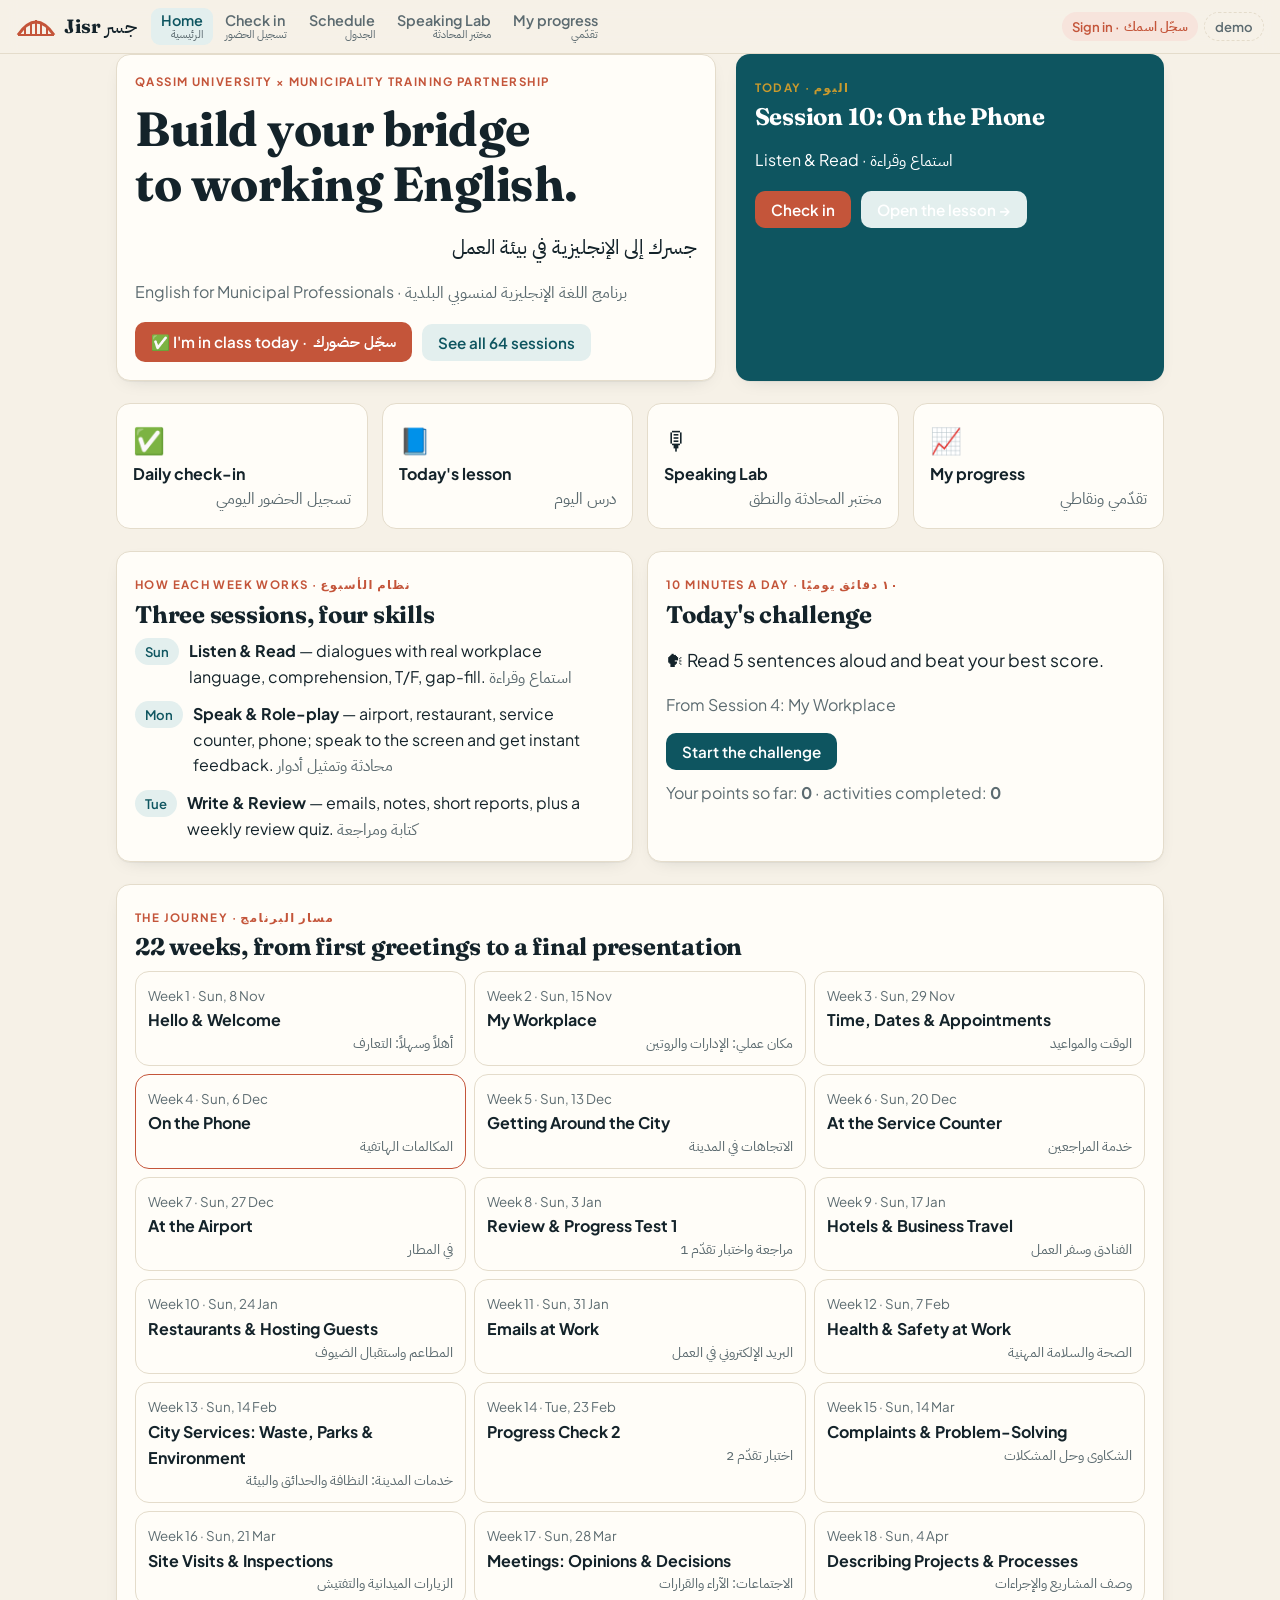
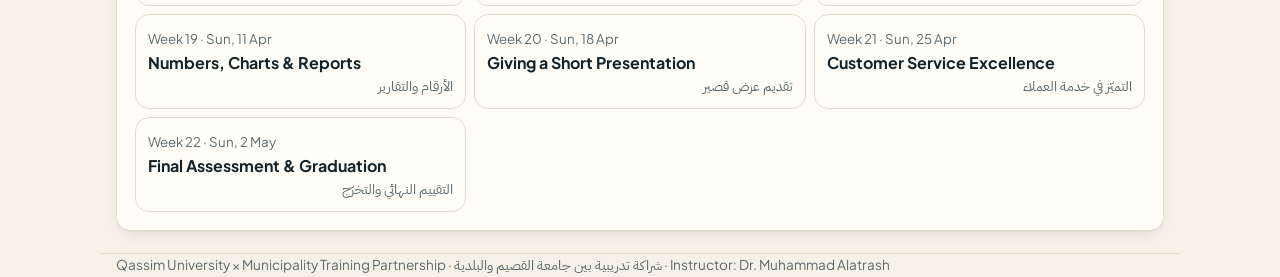
==== index.html @ 887d7d99 "Jisr: English for Municipal Professionals — site, calendar, Sessions 1–6, Speaking Lab, check-in and" ====
<!doctype html><html lang="en"><head><meta charset="utf-8"><meta name="viewport" content="width=device-width,initial-scale=1">
<title>Jisr · English for Municipal Professionals</title><link rel="icon" href="data:image/svg+xml,<svg xmlns='http://www.w3.org/2000/svg' viewBox='0 0 40 24'><path d='M2 20 Q20 -6 38 20' fill='none' stroke='%23c4553a' stroke-width='4'/></svg>">
<link rel="stylesheet" href="assets/app.css"><script src="config.js"></script><script src="data/calendar.js"></script><script src="data/ready.js"></script><script src="assets/core.js"></script></head>
<body><header id="site-header"></header>
<main class="wrap">
  <section class="hero">
    <div class="card" style="display:flex;flex-direction:column;justify-content:center">
      <span class="eyebrow" id="partners"></span>
      <h1>Build your bridge<br>to working English.</h1>
      <p class="ar" style="font-size:1.25rem;margin:0">جسرك إلى الإنجليزية في بيئة العمل</p>
      <p class="muted" id="tagline"></p>
      <div class="row"><a class="btn clay" href="checkin.html">✅ I'm in class today · <span class="ar">سجّل حضورك</span></a><a class="btn alt" href="schedule.html">See all 64 sessions</a></div>
    </div>
    <div class="card teal" id="today"></div>
  </section>

  <section class="grid g4" style="margin-bottom:22px">
    <a class="tile" href="checkin.html"><div class="ico">✅</div><b>Daily check-in</b><div class="ar muted">تسجيل الحضور اليومي</div></a>
    <a class="tile" id="t-session" href="session.html"><div class="ico">📘</div><b>Today's lesson</b><div class="ar muted">درس اليوم</div></a>
    <a class="tile" href="speak.html"><div class="ico">🎙</div><b>Speaking Lab</b><div class="ar muted">مختبر المحادثة والنطق</div></a>
    <a class="tile" href="me.html"><div class="ico">📈</div><b>My progress</b><div class="ar muted">تقدّمي ونقاطي</div></a>
  </section>

  <section class="grid g2" style="margin-bottom:22px">
    <div class="card">
      <span class="eyebrow">How each week works · نظام الأسبوع</span>
      <h2>Three sessions, four skills</h2>
      <div class="grid" style="gap:10px">
        <div class="row" style="align-items:flex-start;flex-wrap:nowrap"><span class="chip">Sun</span><div><b>Listen &amp; Read</b> — dialogues with real workplace language, comprehension, T/F, gap-fill. <span class="ar muted">استماع وقراءة</span></div></div>
        <div class="row" style="align-items:flex-start;flex-wrap:nowrap"><span class="chip">Mon</span><div><b>Speak &amp; Role-play</b> — airport, restaurant, service counter, phone; speak to the screen and get instant feedback. <span class="ar muted">محادثة وتمثيل أدوار</span></div></div>
        <div class="row" style="align-items:flex-start;flex-wrap:nowrap"><span class="chip">Tue</span><div><b>Write &amp; Review</b> — emails, notes, short reports, plus a weekly review quiz. <span class="ar muted">كتابة ومراجعة</span></div></div>
      </div>
    </div>
    <div class="card">
      <span class="eyebrow">10 minutes a day · ١٠ دقائق يوميًا</span>
      <h2>Today's challenge</h2>
      <div id="challenge"></div>
    </div>
  </section>

  <section class="card" style="margin-bottom:22px">
    <span class="eyebrow">The journey · مسار البرنامج</span>
    <h2>22 weeks, from first greetings to a final presentation</h2>
    <div id="journey" class="grid g3" style="gap:8px"></div>
  </section>
</main>
<footer class="wrap" id="foot"></footer>
<script>
(function(){
  const J=JISR, t=J.todayISO(), s=J.sessionByDate(t), nx=J.nextSession(t), R=window.JISR_READY||[];
  document.getElementById("partners").textContent=J.C.partnersEn;
  document.getElementById("tagline").innerHTML=`${J.esc(J.C.taglineEn)} · <span class="ar">${J.esc(J.C.taglineAr)}</span>`;
  const T=document.getElementById("today");
  if(s){T.innerHTML=`<span class="eyebrow">Today · اليوم</span><h2 style="color:#fff">Session ${s.n}: ${J.esc(s.themeEn)}</h2><p>${s.typeEn} · <span class="ar">${s.typeAr}</span></p><div class="row"><a class="btn clay" href="checkin.html">Check in</a><a class="btn alt" href="session.html?n=${s.n}">Open the lesson →</a></div>`;}
  else if(nx){T.innerHTML=`<span class="eyebrow">Next session · الجلسة القادمة</span><h2 style="color:#fff">${J.fmtDate(nx.date)} — ${J.esc(nx.themeEn)}</h2><p class="ar">${J.fmtDate(nx.date,"ar")} · ${J.esc(nx.themeAr)}</p><p>Session ${nx.n} · ${nx.typeEn}</p><a class="btn alt" href="session.html?n=${nx.n}">Preview →</a>`;}
  else T.innerHTML=`<span class="eyebrow">Programme complete</span><h2 style="color:#fff">Congratulations, graduates! 🎓</h2>`;
  const cur=s||nx; if(cur) document.getElementById("t-session").href="session.html?n="+cur.n;
  // daily challenge from released sessions (rotates each day)
  const C=document.getElementById("challenge"), ready=R.filter(n=>{const x=J.sessionByN(n);return x&&x.date<=(nx?nx.date:t);});
  if(!ready.length){C.innerHTML='<p class="muted">Challenges start with Session 1.</p>';}
  else{ const day=Math.floor(Date.now()/864e5), pick=ready[day%ready.length], kinds=[["#vocab","🔤 Review 10 words and test yourself with the Arabic hidden"],["#speak","🗣 Read 5 sentences aloud and beat your best score"],["#listen","🎧 Listen to one dialogue twice — answer without the transcript"],["#role","🎭 Do the role-play once with your voice, not the keyboard"]], k=kinds[day%kinds.length];
    C.innerHTML=`<p style="font-size:1.1rem">${k[1]}.</p><p class="muted">From Session ${pick}: ${J.esc(J.sessionByN(pick).themeEn)}</p><a class="btn" href="session.html?n=${pick}${k[0]}">Start the challenge</a>
    <p class="muted" style="margin-top:10px">Your points so far: <b>${J.stats().pts}</b> · activities completed: <b>${J.stats().done}</b></p>`;}
  // journey
  const weeks={}; J.S.forEach(x=>{(weeks[x.week]=weeks[x.week]||[]).push(x);});
  document.getElementById("journey").innerHTML=Object.values(weeks).map(w=>{const a=w[0],now=w.some(x=>x.date>=t)&&w[0].date<=t;return `<a class="tile" href="session.html?n=${a.n}" style="padding:10px 12px${now?";border-color:var(--clay)":""}"><small>Week ${a.week} · ${J.fmtDate(a.date)}</small><div><b>${J.esc(a.themeEn)}</b></div><div class="ar muted" style="font-size:.85rem">${J.esc(a.themeAr)}</div></a>`;}).join("");
  document.getElementById("foot").innerHTML=`${J.esc(J.C.partnersEn)} · <span class="ar">${J.esc(J.C.partnersAr)}</span> · Instructor: ${J.esc(J.C.instructor)}`;
})();
</script></body></html>
---- assets/app.css ----
@import url("https://fonts.googleapis.com/css2?family=Fraunces:opsz,wght@9..144,500;9..144,700&family=Plus+Jakarta+Sans:wght@400;500;600;700&family=IBM+Plex+Sans+Arabic:wght@400;600&display=swap");
:root{
  --bg:#f6f1e7; --paper:#fffdf8; --ink:#14232a; --muted:#5c6b70; --line:#e4dccb;
  --teal:#0e5560; --teal-2:#137a82; --sand:#e9dcc4; --clay:#c4553a; --gold:#c99a2e; --ok:#2f7d4f; --bad:#b23a3a;
  --soft-teal:#e3efee; --soft-clay:#f7e4dc; --soft-gold:#f6ecd2;
  --r:14px; --shadow:0 1px 0 rgba(20,35,42,.04),0 6px 20px -12px rgba(20,35,42,.25);
}
@media (prefers-color-scheme:dark){:root:not([data-theme="light"]){
  --bg:#0f1719; --paper:#162225; --ink:#ecf1ef; --muted:#9db0b2; --line:#26383c;
  --teal:#5fc0c4; --teal-2:#7fd3d3; --sand:#2a3a3d; --clay:#ec8a6f; --gold:#e6bd5c; --ok:#6cc792; --bad:#ef7d7d;
  --soft-teal:#17363a; --soft-clay:#3a2620; --soft-gold:#352d18;}}
:root[data-theme="dark"]{--bg:#0f1719;--paper:#162225;--ink:#ecf1ef;--muted:#9db0b2;--line:#26383c;--teal:#5fc0c4;--teal-2:#7fd3d3;--sand:#2a3a3d;--clay:#ec8a6f;--gold:#e6bd5c;--ok:#6cc792;--bad:#ef7d7d;--soft-teal:#17363a;--soft-clay:#3a2620;--soft-gold:#352d18}
*{box-sizing:border-box}
html{-webkit-text-size-adjust:100%}
body{margin:0;background:var(--bg);color:var(--ink);font:16px/1.6 "Plus Jakarta Sans",system-ui,sans-serif}
.ar,[lang=ar]{font-family:"IBM Plex Sans Arabic",sans-serif;direction:rtl;unicode-bidi:isolate}
h1,h2,h3{font-family:Fraunces,Georgia,serif;line-height:1.15;margin:.2em 0 .4em;letter-spacing:-.01em}
h1{font-size:clamp(1.9rem,5vw,3rem)} h2{font-size:1.5rem} h3{font-size:1.15rem}
a{color:var(--teal)} small{color:var(--muted)}
.wrap{max-width:1080px;margin:0 auto;padding:0 16px}
/* header */
#site-header{position:sticky;top:0;z-index:20;background:color-mix(in srgb,var(--bg) 88%,transparent);backdrop-filter:blur(8px);border-bottom:1px solid var(--line);display:flex;align-items:center;gap:14px;padding:8px 16px;flex-wrap:wrap}
.brand{display:flex;align-items:center;gap:8px;text-decoration:none;color:var(--ink);font-family:Fraunces,serif;font-size:1.2rem}
.brand .mark{color:var(--clay);width:40px;display:inline-flex}
#site-header nav{display:flex;gap:2px;flex-wrap:wrap;flex:1}
@media(max-width:700px){#site-header{gap:6px;padding:6px 12px}#site-header nav{order:3;flex:1 0 100%;flex-wrap:nowrap;overflow-x:auto;scrollbar-width:none}#site-header nav a{flex:0 0 auto;padding:3px 8px}.who{margin-left:auto}.tabs{top:96px}}
#site-header nav a{text-decoration:none;color:var(--muted);padding:4px 10px;border-radius:9px;font-weight:600;font-size:.9rem;display:flex;flex-direction:column;line-height:1.15}
#site-header nav a small{font-size:.68rem;font-weight:400}
#site-header nav a.on,#site-header nav a:hover{background:var(--soft-teal);color:var(--teal)}
.who{display:flex;gap:6px}
.chip{display:inline-flex;align-items:center;gap:4px;padding:3px 10px;border-radius:999px;background:var(--soft-teal);color:var(--teal);font-size:.82rem;font-weight:600;text-decoration:none;white-space:nowrap}
.chip.warn{background:var(--soft-clay);color:var(--clay)} .chip.ghost{background:transparent;border:1px dashed var(--line);color:var(--muted)}
.chip.gold{background:var(--soft-gold);color:var(--gold)}
/* layout */
main{padding:22px 0 60px}
.hero{display:grid;grid-template-columns:1.4fr 1fr;gap:20px;align-items:stretch;margin-bottom:22px}
@media(max-width:800px){.hero{grid-template-columns:1fr}}
.card{background:var(--paper);border:1px solid var(--line);border-radius:var(--r);padding:18px;box-shadow:var(--shadow)}
.card.flat{box-shadow:none}
.card.teal{background:var(--teal);color:#fff;border-color:transparent}
.card.teal a{color:#fff}.card.teal small,.card.teal .muted{color:#cfe6e6}
.eyebrow{text-transform:uppercase;letter-spacing:.12em;font-size:.72rem;font-weight:700;color:var(--clay)}
.card.teal .eyebrow{color:var(--gold)}
.muted{color:var(--muted)}
.grid{display:grid;gap:14px}
.g2{grid-template-columns:repeat(2,1fr)} .g3{grid-template-columns:repeat(3,1fr)} .g4{grid-template-columns:repeat(4,1fr)}
@media(max-width:800px){.g3,.g4{grid-template-columns:repeat(2,1fr)}}
@media(max-width:520px){.g2,.g3,.g4{grid-template-columns:1fr}}
.tile{display:block;text-decoration:none;color:var(--ink);background:var(--paper);border:1px solid var(--line);border-radius:var(--r);padding:16px;transition:transform .15s,border-color .15s}
.tile:hover{transform:translateY(-2px);border-color:var(--teal)}
.tile .ico{font-size:1.6rem}
.btn{display:inline-flex;align-items:center;gap:6px;border:0;border-radius:10px;padding:9px 16px;font:600 .95rem "Plus Jakarta Sans",system-ui,sans-serif;cursor:pointer;background:var(--teal);color:#fff;text-decoration:none}
.btn:hover{filter:brightness(1.08)} .btn:disabled{opacity:.5;cursor:not-allowed}
.btn.alt{background:var(--soft-teal);color:var(--teal)} .btn.clay{background:var(--clay)} .btn.ghost{background:transparent;border:1px solid var(--line);color:var(--ink)}
.btn.sm{padding:5px 11px;font-size:.84rem;border-radius:8px}
.btn.rec{background:var(--bad)} .btn.rec.live{animation:pulse 1s infinite}
@keyframes pulse{50%{box-shadow:0 0 0 8px color-mix(in srgb,var(--bad) 25%,transparent)}}
input,select,textarea{font:inherit;color:var(--ink);background:var(--paper);border:1px solid var(--line);border-radius:10px;padding:9px 12px;width:100%}
textarea{min-height:160px;resize:vertical}
input[type=radio],input[type=checkbox]{width:auto;flex:0 0 auto;margin-top:.35em;accent-color:var(--teal)}
label{font-weight:600;font-size:.9rem}
.row{display:flex;gap:10px;flex-wrap:wrap;align-items:center}
/* session page */
.tabs{display:flex;gap:6px;overflow-x:auto;padding:4px 0 10px;position:sticky;top:58px;background:var(--bg);z-index:5}
.tabs button{flex:0 0 auto;border:1px solid var(--line);background:var(--paper);color:var(--ink);border-radius:999px;padding:7px 14px;font:600 .88rem "Plus Jakarta Sans",system-ui,sans-serif;cursor:pointer}
.tabs button.on{background:var(--ink);color:var(--paper);border-color:var(--ink)}
.tabs button .done{color:var(--ok)}
.panel{display:none}.panel.on{display:block}
.act{margin-bottom:16px}
.act h3{display:flex;align-items:center;gap:8px}
.badge{font:700 .7rem "Plus Jakarta Sans",system-ui,sans-serif;letter-spacing:.06em;text-transform:uppercase;padding:2px 8px;border-radius:6px;background:var(--soft-gold);color:var(--gold)}
.q{border-top:1px dashed var(--line);padding:12px 0}
.q:first-of-type{border-top:0}
.q .opts{display:grid;gap:6px;margin-top:6px}
.q .opts label{font-weight:500;display:flex;gap:8px;align-items:flex-start;padding:7px 10px;border:1px solid var(--line);border-radius:9px;cursor:pointer}
.q .opts label:hover{border-color:var(--teal)}
.q.right .why,.q.wrong .why{display:block}
.q.right{--st:var(--ok)} .q.wrong{--st:var(--bad)}
.q.right .qt::before{content:"✓ ";color:var(--ok);font-weight:700}.q.wrong .qt::before{content:"✗ ";color:var(--bad);font-weight:700}
.why{display:none;margin-top:6px;font-size:.9rem;padding:8px 10px;border-radius:8px;background:color-mix(in srgb,var(--st) 12%,transparent);border-left:3px solid var(--st)}
.q input.gap{max-width:220px;display:inline-block;padding:4px 8px}
.score{font-weight:700;font-size:1.05rem}
.script{background:var(--soft-teal);border-radius:10px;padding:12px;margin-top:10px}
.script p{margin:.3em 0}.script b{color:var(--teal)}
.line.playing{background:var(--soft-gold);border-radius:6px}
.vocab{display:grid;grid-template-columns:repeat(auto-fill,minmax(220px,1fr));gap:10px}
.vcard{border:1px solid var(--line);border-radius:12px;padding:10px 12px;background:var(--paper);cursor:pointer;min-height:96px}
.vcard .en{font-weight:700;font-size:1.05rem}.vcard .ar{color:var(--clay)}
.vcard .ex{font-size:.86rem;color:var(--muted)}
.vcard.hide .ar{filter:blur(6px)}
.reading p{font-size:1.06rem;line-height:1.75}
.reading mark{background:var(--soft-gold);color:inherit;border-radius:3px;padding:0 2px;cursor:help}
.bubble{max-width:85%;padding:9px 13px;border-radius:14px;margin:6px 0;line-height:1.45}
.bubble.npc{background:var(--soft-teal);border-bottom-left-radius:4px}
.bubble.you{background:var(--soft-gold);margin-left:auto;border-bottom-right-radius:4px}
.bubble.tip{background:transparent;border:1px dashed var(--line);font-size:.88rem;color:var(--muted);max-width:100%}
.chat:empty{display:none}
.chat{max-height:420px;overflow:auto;padding:6px;border:1px solid var(--line);border-radius:12px;background:var(--bg)}
.diff span{padding:0 2px;border-radius:4px}.diff .ok{color:var(--ok)}.diff .miss{color:var(--bad);text-decoration:underline wavy}
.meter{height:10px;border-radius:9px;background:var(--line);overflow:hidden}.meter>i{display:block;height:100%;background:linear-gradient(90deg,var(--teal),var(--gold))}
.fb{border-left:4px solid var(--teal);padding:10px 14px;background:var(--soft-teal);border-radius:8px;margin-top:10px}
.fb h4{margin:.2em 0}
.list{padding-left:1.1em}.list li{margin:.25em 0}
.cal{display:grid;gap:8px}
.wk{display:grid;grid-template-columns:150px 1fr;gap:10px;align-items:start;border-bottom:1px solid var(--line);padding:10px 0}
@media(max-width:620px){.wk{grid-template-columns:1fr}}
.sess{display:flex;gap:6px;flex-wrap:wrap}
.sess a{display:flex;flex-direction:column;min-width:120px;text-decoration:none;color:var(--ink);border:1px solid var(--line);border-radius:10px;padding:6px 10px;background:var(--paper);font-size:.85rem}
.sess a.today{border-color:var(--clay);box-shadow:0 0 0 2px var(--soft-clay)}
.sess a.ready::after{content:"● ready";color:var(--ok);font-size:.7rem;font-weight:700}
.sess a.past{opacity:.75}
.notice{padding:10px 14px;border-radius:10px;background:var(--soft-gold);border:1px solid color-mix(in srgb,var(--gold) 35%,transparent);font-size:.92rem}
.big-code{font:700 clamp(3rem,14vw,7rem)/1 Fraunces,serif;letter-spacing:.15em;color:var(--clay);text-align:center}
table{border-collapse:collapse;width:100%;font-size:.88rem}
th,td{border-bottom:1px solid var(--line);padding:6px 8px;text-align:left;white-space:nowrap}
th{position:sticky;top:0;background:var(--paper)}
.tscroll{overflow:auto;max-height:70vh;border:1px solid var(--line);border-radius:10px}
td.P{color:var(--ok);font-weight:700}td.A{color:var(--bad);font-weight:700}td.L{color:var(--gold);font-weight:700}td.E{color:var(--muted);font-weight:700}
#toast{position:fixed;left:50%;bottom:20px;transform:translate(-50%,40px);opacity:0;background:var(--ink);color:var(--paper);padding:10px 18px;border-radius:10px;transition:.25s;z-index:99;max-width:92vw}
#toast.show{opacity:1;transform:translate(-50%,0)}
footer{border-top:1px solid var(--line);padding:18px 0;color:var(--muted);font-size:.85rem}
.only-print{display:none}
@media print{
  #site-header,.no-print,.tabs,footer{display:none!important}
  .only-print{display:block}
  body{background:#fff;color:#000;font-size:11pt}
  .card{box-shadow:none;border:0;padding:0}
  .tscroll{max-height:none;overflow:visible;border:0}
  th{position:static}
}
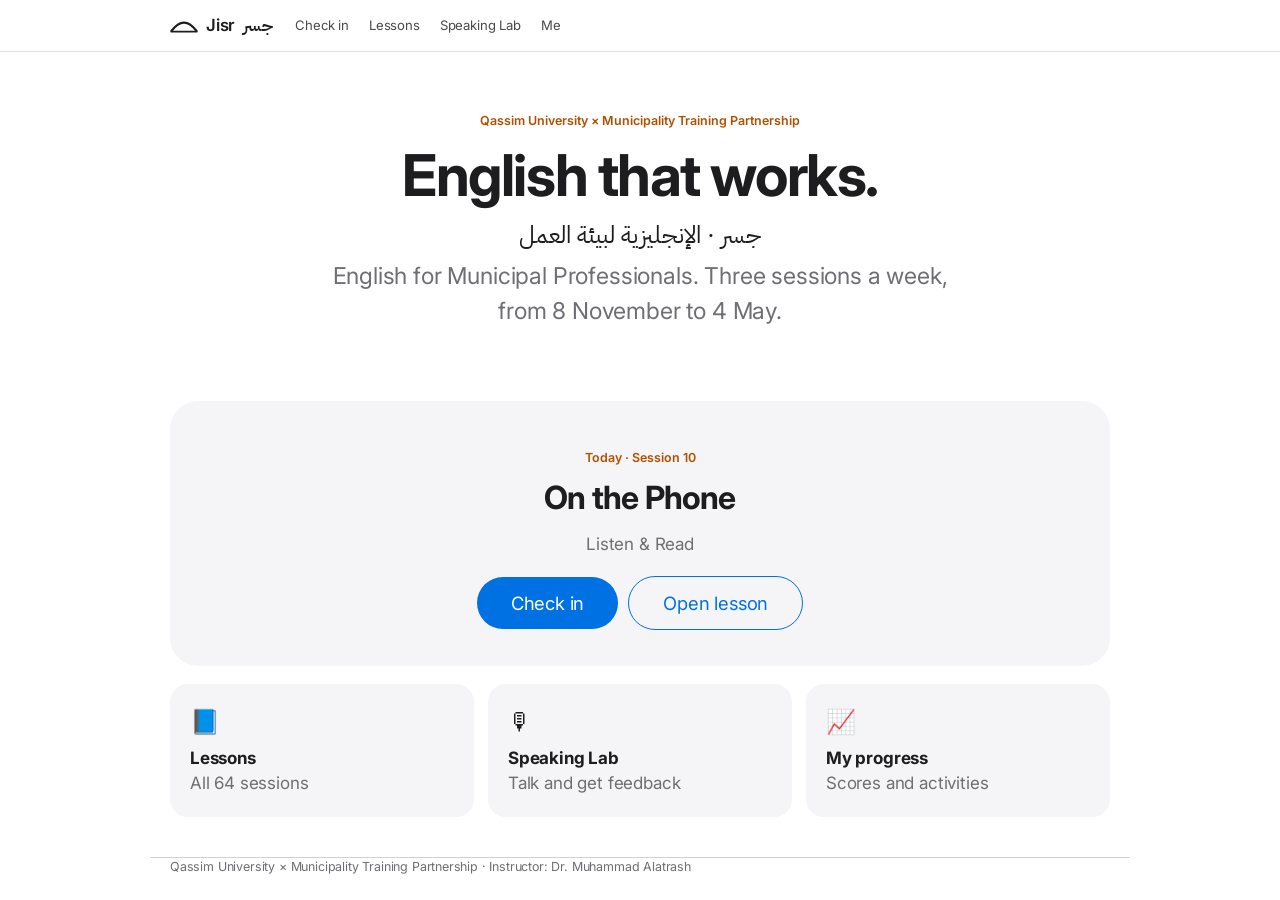
==== commit 8cb88c29: "Apple-style redesign, male voices and characters, one-step check-in, one-click attendance export Co-" ====
--- a/index.html
+++ b/index.html
@@ -1,69 +1,35 @@
 <!doctype html><html lang="en"><head><meta charset="utf-8"><meta name="viewport" content="width=device-width,initial-scale=1">
-<title>Jisr · English for Municipal Professionals</title><link rel="icon" href="data:image/svg+xml,<svg xmlns='http://www.w3.org/2000/svg' viewBox='0 0 40 24'><path d='M2 20 Q20 -6 38 20' fill='none' stroke='%23c4553a' stroke-width='4'/></svg>">
+<title>Jisr · English for Municipal Professionals</title><link rel="icon" href="data:image/svg+xml,<svg xmlns='http://www.w3.org/2000/svg' viewBox='0 0 40 24'><path d='M2 20 Q20 -4 38 20' fill='none' stroke='%231d1d1f' stroke-width='4'/></svg>">
 <link rel="stylesheet" href="assets/app.css"><script src="config.js"></script><script src="data/calendar.js"></script><script src="data/ready.js"></script><script src="assets/core.js"></script></head>
 <body><header id="site-header"></header>
 <main class="wrap">
   <section class="hero">
-    <div class="card" style="display:flex;flex-direction:column;justify-content:center">
-      <span class="eyebrow" id="partners"></span>
-      <h1>Build your bridge<br>to working English.</h1>
-      <p class="ar" style="font-size:1.25rem;margin:0">جسرك إلى الإنجليزية في بيئة العمل</p>
-      <p class="muted" id="tagline"></p>
-      <div class="row"><a class="btn clay" href="checkin.html">✅ I'm in class today · <span class="ar">سجّل حضورك</span></a><a class="btn alt" href="schedule.html">See all 64 sessions</a></div>
-    </div>
-    <div class="card teal" id="today"></div>
+    <p class="eyebrow" id="partners"></p>
+    <h1>English that works.</h1>
+    <p class="ar" style="font-size:1.5rem;margin:0 0 6px">جسر · الإنجليزية لبيئة العمل</p>
+    <p class="sub" id="tagline"></p>
   </section>
 
-  <section class="grid g4" style="margin-bottom:22px">
-    <a class="tile" href="checkin.html"><div class="ico">✅</div><b>Daily check-in</b><div class="ar muted">تسجيل الحضور اليومي</div></a>
-    <a class="tile" id="t-session" href="session.html"><div class="ico">📘</div><b>Today's lesson</b><div class="ar muted">درس اليوم</div></a>
-    <a class="tile" href="speak.html"><div class="ico">🎙</div><b>Speaking Lab</b><div class="ar muted">مختبر المحادثة والنطق</div></a>
-    <a class="tile" href="me.html"><div class="ico">📈</div><b>My progress</b><div class="ar muted">تقدّمي ونقاطي</div></a>
-  </section>
+  <section class="band center" id="today"></section>
 
-  <section class="grid g2" style="margin-bottom:22px">
-    <div class="card">
-      <span class="eyebrow">How each week works · نظام الأسبوع</span>
-      <h2>Three sessions, four skills</h2>
-      <div class="grid" style="gap:10px">
-        <div class="row" style="align-items:flex-start;flex-wrap:nowrap"><span class="chip">Sun</span><div><b>Listen &amp; Read</b> — dialogues with real workplace language, comprehension, T/F, gap-fill. <span class="ar muted">استماع وقراءة</span></div></div>
-        <div class="row" style="align-items:flex-start;flex-wrap:nowrap"><span class="chip">Mon</span><div><b>Speak &amp; Role-play</b> — airport, restaurant, service counter, phone; speak to the screen and get instant feedback. <span class="ar muted">محادثة وتمثيل أدوار</span></div></div>
-        <div class="row" style="align-items:flex-start;flex-wrap:nowrap"><span class="chip">Tue</span><div><b>Write &amp; Review</b> — emails, notes, short reports, plus a weekly review quiz. <span class="ar muted">كتابة ومراجعة</span></div></div>
-      </div>
-    </div>
-    <div class="card">
-      <span class="eyebrow">10 minutes a day · ١٠ دقائق يوميًا</span>
-      <h2>Today's challenge</h2>
-      <div id="challenge"></div>
-    </div>
-  </section>
-
-  <section class="card" style="margin-bottom:22px">
-    <span class="eyebrow">The journey · مسار البرنامج</span>
-    <h2>22 weeks, from first greetings to a final presentation</h2>
-    <div id="journey" class="grid g3" style="gap:8px"></div>
+  <section class="grid g3" style="margin-top:18px">
+    <a class="tile" href="schedule.html"><div class="ico">📘</div><b>Lessons</b><div class="muted">All 64 sessions</div></a>
+    <a class="tile" href="speak.html"><div class="ico">🎙</div><b>Speaking Lab</b><div class="muted">Talk and get feedback</div></a>
+    <a class="tile" href="me.html"><div class="ico">📈</div><b>My progress</b><div class="muted">Scores and activities</div></a>
   </section>
 </main>
-<footer class="wrap" id="foot"></footer>
+<footer class="wrap" id="foot" style="margin-top:40px"></footer>
 <script>
 (function(){
-  const J=JISR, t=J.todayISO(), s=J.sessionByDate(t), nx=J.nextSession(t), R=window.JISR_READY||[];
+  const J=JISR,t=J.todayISO(),s=J.sessionByDate(t),nx=J.nextSession(t);
   document.getElementById("partners").textContent=J.C.partnersEn;
-  document.getElementById("tagline").innerHTML=`${J.esc(J.C.taglineEn)} · <span class="ar">${J.esc(J.C.taglineAr)}</span>`;
+  document.getElementById("tagline").textContent=J.C.taglineEn+". Three sessions a week, from 8 November to 4 May.";
   const T=document.getElementById("today");
-  if(s){T.innerHTML=`<span class="eyebrow">Today · اليوم</span><h2 style="color:#fff">Session ${s.n}: ${J.esc(s.themeEn)}</h2><p>${s.typeEn} · <span class="ar">${s.typeAr}</span></p><div class="row"><a class="btn clay" href="checkin.html">Check in</a><a class="btn alt" href="session.html?n=${s.n}">Open the lesson →</a></div>`;}
-  else if(nx){T.innerHTML=`<span class="eyebrow">Next session · الجلسة القادمة</span><h2 style="color:#fff">${J.fmtDate(nx.date)} — ${J.esc(nx.themeEn)}</h2><p class="ar">${J.fmtDate(nx.date,"ar")} · ${J.esc(nx.themeAr)}</p><p>Session ${nx.n} · ${nx.typeEn}</p><a class="btn alt" href="session.html?n=${nx.n}">Preview →</a>`;}
-  else T.innerHTML=`<span class="eyebrow">Programme complete</span><h2 style="color:#fff">Congratulations, graduates! 🎓</h2>`;
-  const cur=s||nx; if(cur) document.getElementById("t-session").href="session.html?n="+cur.n;
-  // daily challenge from released sessions (rotates each day)
-  const C=document.getElementById("challenge"), ready=R.filter(n=>{const x=J.sessionByN(n);return x&&x.date<=(nx?nx.date:t);});
-  if(!ready.length){C.innerHTML='<p class="muted">Challenges start with Session 1.</p>';}
-  else{ const day=Math.floor(Date.now()/864e5), pick=ready[day%ready.length], kinds=[["#vocab","🔤 Review 10 words and test yourself with the Arabic hidden"],["#speak","🗣 Read 5 sentences aloud and beat your best score"],["#listen","🎧 Listen to one dialogue twice — answer without the transcript"],["#role","🎭 Do the role-play once with your voice, not the keyboard"]], k=kinds[day%kinds.length];
-    C.innerHTML=`<p style="font-size:1.1rem">${k[1]}.</p><p class="muted">From Session ${pick}: ${J.esc(J.sessionByN(pick).themeEn)}</p><a class="btn" href="session.html?n=${pick}${k[0]}">Start the challenge</a>
-    <p class="muted" style="margin-top:10px">Your points so far: <b>${J.stats().pts}</b> · activities completed: <b>${J.stats().done}</b></p>`;}
-  // journey
-  const weeks={}; J.S.forEach(x=>{(weeks[x.week]=weeks[x.week]||[]).push(x);});
-  document.getElementById("journey").innerHTML=Object.values(weeks).map(w=>{const a=w[0],now=w.some(x=>x.date>=t)&&w[0].date<=t;return `<a class="tile" href="session.html?n=${a.n}" style="padding:10px 12px${now?";border-color:var(--clay)":""}"><small>Week ${a.week} · ${J.fmtDate(a.date)}</small><div><b>${J.esc(a.themeEn)}</b></div><div class="ar muted" style="font-size:.85rem">${J.esc(a.themeAr)}</div></a>`;}).join("");
-  document.getElementById("foot").innerHTML=`${J.esc(J.C.partnersEn)} · <span class="ar">${J.esc(J.C.partnersAr)}</span> · Instructor: ${J.esc(J.C.instructor)}`;
+  if(s) T.innerHTML=`<p class="eyebrow">Today · Session ${s.n}</p><h2>${J.esc(s.themeEn)}</h2><p class="muted">${s.typeEn}</p>
+    <div class="row" style="justify-content:center;margin-top:18px"><a class="btn big" href="checkin.html">Check in</a><a class="btn alt big" href="session.html?n=${s.n}">Open lesson</a></div>`;
+  else if(nx) T.innerHTML=`<p class="eyebrow">Next session · ${J.fmtDate(nx.date)}</p><h2>${J.esc(nx.themeEn)}</h2><p class="muted">Session ${nx.n} · ${nx.typeEn}</p>
+    <div class="row" style="justify-content:center;margin-top:18px"><a class="btn big" href="session.html?n=${nx.n}">Preview the lesson</a></div>`;
+  else T.innerHTML=`<h2>The programme is complete. Congratulations! 🎓</h2>`;
+  document.getElementById("foot").textContent=`${J.C.partnersEn} · Instructor: ${J.C.instructor}`;
 })();
 </script></body></html>
--- a/assets/app.css
+++ b/assets/app.css
@@ -1,130 +1,148 @@
-@import url("https://fonts.googleapis.com/css2?family=Fraunces:opsz,wght@9..144,500;9..144,700&family=Plus+Jakarta+Sans:wght@400;500;600;700&family=IBM+Plex+Sans+Arabic:wght@400;600&display=swap");
+@import url("https://fonts.googleapis.com/css2?family=Inter:wght@400;500;600;700&family=IBM+Plex+Sans+Arabic:wght@400;500&display=swap");
+/* Apple-style: white & light-grey surfaces, one blue accent, big type, lots of space */
 :root{
-  --bg:#f6f1e7; --paper:#fffdf8; --ink:#14232a; --muted:#5c6b70; --line:#e4dccb;
-  --teal:#0e5560; --teal-2:#137a82; --sand:#e9dcc4; --clay:#c4553a; --gold:#c99a2e; --ok:#2f7d4f; --bad:#b23a3a;
-  --soft-teal:#e3efee; --soft-clay:#f7e4dc; --soft-gold:#f6ecd2;
-  --r:14px; --shadow:0 1px 0 rgba(20,35,42,.04),0 6px 20px -12px rgba(20,35,42,.25);
+  --bg:#ffffff; --alt:#f5f5f7; --paper:#ffffff; --ink:#1d1d1f; --muted:#6e6e73; --line:#d2d2d7;
+  --blue:#0071e3; --blue-h:#0077ed; --ok:#248a3d; --bad:#d70015; --warn:#b25000;
+  --soft:#f5f5f7; --soft-blue:#e8f2fd; --soft-ok:#e9f6ec; --soft-bad:#fdecee;
+  --r:18px; --font:-apple-system,BlinkMacSystemFont,"SF Pro Text","SF Pro Display","Helvetica Neue",Inter,"Segoe UI",Roboto,sans-serif;
+  /* legacy names used by scripts */
+  --teal:var(--blue); --clay:var(--blue); --gold:var(--warn); --soft-teal:var(--soft-blue); --soft-gold:#fff4e5; --soft-clay:var(--soft-blue);
 }
 @media (prefers-color-scheme:dark){:root:not([data-theme="light"]){
-  --bg:#0f1719; --paper:#162225; --ink:#ecf1ef; --muted:#9db0b2; --line:#26383c;
-  --teal:#5fc0c4; --teal-2:#7fd3d3; --sand:#2a3a3d; --clay:#ec8a6f; --gold:#e6bd5c; --ok:#6cc792; --bad:#ef7d7d;
-  --soft-teal:#17363a; --soft-clay:#3a2620; --soft-gold:#352d18;}}
-:root[data-theme="dark"]{--bg:#0f1719;--paper:#162225;--ink:#ecf1ef;--muted:#9db0b2;--line:#26383c;--teal:#5fc0c4;--teal-2:#7fd3d3;--sand:#2a3a3d;--clay:#ec8a6f;--gold:#e6bd5c;--ok:#6cc792;--bad:#ef7d7d;--soft-teal:#17363a;--soft-clay:#3a2620;--soft-gold:#352d18}
+  --bg:#000; --alt:#101012; --paper:#1c1c1e; --ink:#f5f5f7; --muted:#a1a1a6; --line:#38383a;
+  --blue:#2997ff; --blue-h:#47a6ff; --ok:#30d158; --bad:#ff453a; --warn:#ff9f0a; --soft:#1c1c1e; --soft-blue:#0a2540; --soft-ok:#0f2e17; --soft-bad:#3a1210; --soft-gold:#33240a}}
+:root[data-theme="dark"]{--bg:#000;--alt:#101012;--paper:#1c1c1e;--ink:#f5f5f7;--muted:#a1a1a6;--line:#38383a;--blue:#2997ff;--blue-h:#47a6ff;--ok:#30d158;--bad:#ff453a;--warn:#ff9f0a;--soft:#1c1c1e;--soft-blue:#0a2540;--soft-ok:#0f2e17;--soft-bad:#3a1210;--soft-gold:#33240a}
 *{box-sizing:border-box}
 html{-webkit-text-size-adjust:100%}
-body{margin:0;background:var(--bg);color:var(--ink);font:16px/1.6 "Plus Jakarta Sans",system-ui,sans-serif}
-.ar,[lang=ar]{font-family:"IBM Plex Sans Arabic",sans-serif;direction:rtl;unicode-bidi:isolate}
-h1,h2,h3{font-family:Fraunces,Georgia,serif;line-height:1.15;margin:.2em 0 .4em;letter-spacing:-.01em}
-h1{font-size:clamp(1.9rem,5vw,3rem)} h2{font-size:1.5rem} h3{font-size:1.15rem}
-a{color:var(--teal)} small{color:var(--muted)}
-.wrap{max-width:1080px;margin:0 auto;padding:0 16px}
+body{margin:0;background:var(--bg);color:var(--ink);font:17px/1.5 var(--font);-webkit-font-smoothing:antialiased;letter-spacing:-.01em}
+.ar,[lang=ar]{font-family:"SF Arabic","IBM Plex Sans Arabic",var(--font);direction:rtl;unicode-bidi:isolate;letter-spacing:0}
+h1,h2,h3{font-family:var(--font);font-weight:700;letter-spacing:-.025em;line-height:1.08;margin:.2em 0 .35em}
+h1{font-size:clamp(2.2rem,6vw,3.6rem)} h2{font-size:clamp(1.5rem,3.5vw,2rem)} h3{font-size:1.2rem;letter-spacing:-.015em}
+h4{margin:.8em 0 .3em}
+a{color:var(--blue);text-decoration:none} a:hover{text-decoration:underline}
+small,.muted{color:var(--muted)}
+.wrap{max-width:980px;margin:0 auto;padding:0 20px}
 /* header */
-#site-header{position:sticky;top:0;z-index:20;background:color-mix(in srgb,var(--bg) 88%,transparent);backdrop-filter:blur(8px);border-bottom:1px solid var(--line);display:flex;align-items:center;gap:14px;padding:8px 16px;flex-wrap:wrap}
-.brand{display:flex;align-items:center;gap:8px;text-decoration:none;color:var(--ink);font-family:Fraunces,serif;font-size:1.2rem}
-.brand .mark{color:var(--clay);width:40px;display:inline-flex}
-#site-header nav{display:flex;gap:2px;flex-wrap:wrap;flex:1}
-@media(max-width:700px){#site-header{gap:6px;padding:6px 12px}#site-header nav{order:3;flex:1 0 100%;flex-wrap:nowrap;overflow-x:auto;scrollbar-width:none}#site-header nav a{flex:0 0 auto;padding:3px 8px}.who{margin-left:auto}.tabs{top:96px}}
-#site-header nav a{text-decoration:none;color:var(--muted);padding:4px 10px;border-radius:9px;font-weight:600;font-size:.9rem;display:flex;flex-direction:column;line-height:1.15}
-#site-header nav a small{font-size:.68rem;font-weight:400}
-#site-header nav a.on,#site-header nav a:hover{background:var(--soft-teal);color:var(--teal)}
-.who{display:flex;gap:6px}
-.chip{display:inline-flex;align-items:center;gap:4px;padding:3px 10px;border-radius:999px;background:var(--soft-teal);color:var(--teal);font-size:.82rem;font-weight:600;text-decoration:none;white-space:nowrap}
-.chip.warn{background:var(--soft-clay);color:var(--clay)} .chip.ghost{background:transparent;border:1px dashed var(--line);color:var(--muted)}
-.chip.gold{background:var(--soft-gold);color:var(--gold)}
+#site-header{position:sticky;top:0;z-index:20;height:52px;background:color-mix(in srgb,var(--bg) 80%,transparent);backdrop-filter:saturate(180%) blur(20px);-webkit-backdrop-filter:saturate(180%) blur(20px);border-bottom:1px solid color-mix(in srgb,var(--line) 60%,transparent);display:flex;align-items:center;gap:22px;padding:0 max(20px,calc((100% - 980px)/2 + 20px))}
+.brand{display:flex;align-items:center;gap:8px;color:var(--ink);font-weight:600;font-size:1.05rem}
+.brand:hover{text-decoration:none}
+.brand .mark{width:28px;display:inline-flex;color:var(--ink)}
+#site-header nav{display:flex;gap:20px;flex:1;overflow-x:auto;scrollbar-width:none}
+#site-header nav a{color:var(--ink);opacity:.8;font-size:.82rem;white-space:nowrap}
+#site-header nav a:hover,#site-header nav a.on{opacity:1;text-decoration:none}
+#site-header nav a.on{font-weight:600}
+.who{font-size:.82rem;color:var(--muted);white-space:nowrap}
+@media(max-width:620px){#site-header{gap:14px}.who{display:none}#site-header nav{gap:16px}}
 /* layout */
-main{padding:22px 0 60px}
-.hero{display:grid;grid-template-columns:1.4fr 1fr;gap:20px;align-items:stretch;margin-bottom:22px}
-@media(max-width:800px){.hero{grid-template-columns:1fr}}
-.card{background:var(--paper);border:1px solid var(--line);border-radius:var(--r);padding:18px;box-shadow:var(--shadow)}
-.card.flat{box-shadow:none}
-.card.teal{background:var(--teal);color:#fff;border-color:transparent}
-.card.teal a{color:#fff}.card.teal small,.card.teal .muted{color:#cfe6e6}
-.eyebrow{text-transform:uppercase;letter-spacing:.12em;font-size:.72rem;font-weight:700;color:var(--clay)}
-.card.teal .eyebrow{color:var(--gold)}
-.muted{color:var(--muted)}
+main{padding:28px 0 72px}
+.hero{text-align:center;padding:48px 0 32px}
+.hero h1{margin-bottom:.2em}
+.hero .sub{font-size:clamp(1.1rem,2.4vw,1.45rem);color:var(--muted);max-width:640px;margin:0 auto 22px}
+.band{background:var(--alt);border-radius:28px;padding:36px 28px;margin:18px 0}
+@media(max-width:620px){.band{padding:26px 18px;border-radius:22px}}
+.card{background:var(--paper);border-radius:var(--r);padding:24px;border:1px solid transparent}
+.band .card,.card.on-alt{background:var(--paper)}
+main>.card,.grid>.card,.panel>.card,.act{background:var(--alt)}
+.card.teal,.card.dark{background:var(--ink);color:var(--bg)}
+.card.teal a{color:var(--bg)} .card.teal .muted,.card.teal small{color:color-mix(in srgb,var(--bg) 70%,transparent)}
+.card.teal .btn.alt{background:var(--bg);color:var(--ink)}
+.eyebrow{font-size:.78rem;font-weight:600;color:var(--warn);letter-spacing:0;text-transform:none}
+.card.teal .eyebrow{color:#ff9f0a}
 .grid{display:grid;gap:14px}
 .g2{grid-template-columns:repeat(2,1fr)} .g3{grid-template-columns:repeat(3,1fr)} .g4{grid-template-columns:repeat(4,1fr)}
-@media(max-width:800px){.g3,.g4{grid-template-columns:repeat(2,1fr)}}
-@media(max-width:520px){.g2,.g3,.g4{grid-template-columns:1fr}}
-.tile{display:block;text-decoration:none;color:var(--ink);background:var(--paper);border:1px solid var(--line);border-radius:var(--r);padding:16px;transition:transform .15s,border-color .15s}
-.tile:hover{transform:translateY(-2px);border-color:var(--teal)}
-.tile .ico{font-size:1.6rem}
-.btn{display:inline-flex;align-items:center;gap:6px;border:0;border-radius:10px;padding:9px 16px;font:600 .95rem "Plus Jakarta Sans",system-ui,sans-serif;cursor:pointer;background:var(--teal);color:#fff;text-decoration:none}
-.btn:hover{filter:brightness(1.08)} .btn:disabled{opacity:.5;cursor:not-allowed}
-.btn.alt{background:var(--soft-teal);color:var(--teal)} .btn.clay{background:var(--clay)} .btn.ghost{background:transparent;border:1px solid var(--line);color:var(--ink)}
-.btn.sm{padding:5px 11px;font-size:.84rem;border-radius:8px}
+@media(max-width:820px){.g3,.g4{grid-template-columns:repeat(2,1fr)}}
+@media(max-width:540px){.g2,.g3,.g4{grid-template-columns:1fr}}
+.tile{display:block;color:var(--ink);background:var(--alt);border-radius:var(--r);padding:20px;transition:transform .2s ease}
+.tile:hover{transform:scale(1.015);text-decoration:none}
+.tile .ico{font-size:1.5rem;margin-bottom:6px}
+.chip{display:inline-flex;align-items:center;gap:4px;padding:3px 10px;border-radius:999px;background:var(--soft);color:var(--ink);font-size:.8rem;font-weight:500;white-space:nowrap}
+.chip.warn{color:var(--blue)} .chip.ghost{background:transparent;border:1px solid var(--line);color:var(--muted)}
+/* buttons: Apple pills */
+.btn{display:inline-flex;align-items:center;justify-content:center;gap:6px;border:0;border-radius:980px;padding:11px 22px;font:400 1.02rem var(--font);letter-spacing:-.01em;cursor:pointer;background:var(--blue);color:#fff;transition:background .15s}
+.btn:hover{background:var(--blue-h);text-decoration:none}
+.btn:disabled{opacity:.4;cursor:not-allowed}
+.btn.alt,.btn.ghost{background:transparent;color:var(--blue);border:1px solid var(--blue)}
+.btn.alt:hover,.btn.ghost:hover{background:var(--soft-blue)}
+.btn.clay{background:var(--blue)}
+.btn.sm{padding:6px 14px;font-size:.88rem}
+.btn.big{padding:15px 34px;font-size:1.15rem}
 .btn.rec{background:var(--bad)} .btn.rec.live{animation:pulse 1s infinite}
-@keyframes pulse{50%{box-shadow:0 0 0 8px color-mix(in srgb,var(--bad) 25%,transparent)}}
-input,select,textarea{font:inherit;color:var(--ink);background:var(--paper);border:1px solid var(--line);border-radius:10px;padding:9px 12px;width:100%}
-textarea{min-height:160px;resize:vertical}
-input[type=radio],input[type=checkbox]{width:auto;flex:0 0 auto;margin-top:.35em;accent-color:var(--teal)}
-label{font-weight:600;font-size:.9rem}
+@keyframes pulse{50%{box-shadow:0 0 0 8px color-mix(in srgb,var(--bad) 22%,transparent)}}
+input,select,textarea{font:inherit;color:var(--ink);background:var(--paper);border:1px solid var(--line);border-radius:12px;padding:12px 14px;width:100%;outline:none}
+input:focus,select:focus,textarea:focus{border-color:var(--blue);box-shadow:0 0 0 4px var(--soft-blue)}
+textarea{min-height:170px;resize:vertical}
+input[type=radio],input[type=checkbox]{width:auto;flex:0 0 auto;margin-top:.3em;accent-color:var(--blue);box-shadow:none}
+label{font-weight:600;font-size:.92rem;display:block;margin:12px 0 6px}
+.q label,.opts label,.row label{display:flex;margin:0}
 .row{display:flex;gap:10px;flex-wrap:wrap;align-items:center}
-/* session page */
-.tabs{display:flex;gap:6px;overflow-x:auto;padding:4px 0 10px;position:sticky;top:58px;background:var(--bg);z-index:5}
-.tabs button{flex:0 0 auto;border:1px solid var(--line);background:var(--paper);color:var(--ink);border-radius:999px;padding:7px 14px;font:600 .88rem "Plus Jakarta Sans",system-ui,sans-serif;cursor:pointer}
-.tabs button.on{background:var(--ink);color:var(--paper);border-color:var(--ink)}
-.tabs button .done{color:var(--ok)}
+/* session */
+.tabs{display:flex;gap:4px;overflow-x:auto;padding:6px;margin:14px 0 18px;background:var(--alt);border-radius:999px;scrollbar-width:none;position:sticky;top:60px;z-index:5}
+.tabs button{flex:0 0 auto;border:0;background:transparent;color:var(--ink);border-radius:999px;padding:8px 16px;font:500 .9rem var(--font);cursor:pointer}
+.tabs button .ar{display:none}
+.tabs button.on{background:var(--paper);box-shadow:0 1px 4px rgba(0,0,0,.12)}
 .panel{display:none}.panel.on{display:block}
-.act{margin-bottom:16px}
+.act{border-radius:var(--r);padding:24px;margin-bottom:16px}
 .act h3{display:flex;align-items:center;gap:8px}
-.badge{font:700 .7rem "Plus Jakarta Sans",system-ui,sans-serif;letter-spacing:.06em;text-transform:uppercase;padding:2px 8px;border-radius:6px;background:var(--soft-gold);color:var(--gold)}
-.q{border-top:1px dashed var(--line);padding:12px 0}
+.badge{font-size:.72rem;font-weight:600;padding:2px 8px;border-radius:6px;background:var(--paper);color:var(--muted)}
+.q{border-top:1px solid var(--line);padding:14px 0}
 .q:first-of-type{border-top:0}
-.q .opts{display:grid;gap:6px;margin-top:6px}
-.q .opts label{font-weight:500;display:flex;gap:8px;align-items:flex-start;padding:7px 10px;border:1px solid var(--line);border-radius:9px;cursor:pointer}
-.q .opts label:hover{border-color:var(--teal)}
+.q .opts{display:grid;gap:8px;margin-top:8px}
+.q .opts label{font-weight:400;gap:10px;align-items:flex-start;padding:11px 14px;background:var(--paper);border:1px solid var(--line);border-radius:12px;cursor:pointer}
+.q .opts label:hover{border-color:var(--blue)}
+.q .opts label:has(input:checked){border-color:var(--blue);background:var(--soft-blue)}
 .q.right .why,.q.wrong .why{display:block}
 .q.right{--st:var(--ok)} .q.wrong{--st:var(--bad)}
 .q.right .qt::before{content:"✓ ";color:var(--ok);font-weight:700}.q.wrong .qt::before{content:"✗ ";color:var(--bad);font-weight:700}
-.why{display:none;margin-top:6px;font-size:.9rem;padding:8px 10px;border-radius:8px;background:color-mix(in srgb,var(--st) 12%,transparent);border-left:3px solid var(--st)}
-.q input.gap{max-width:220px;display:inline-block;padding:4px 8px}
-.score{font-weight:700;font-size:1.05rem}
-.script{background:var(--soft-teal);border-radius:10px;padding:12px;margin-top:10px}
-.script p{margin:.3em 0}.script b{color:var(--teal)}
-.line.playing{background:var(--soft-gold);border-radius:6px}
-.vocab{display:grid;grid-template-columns:repeat(auto-fill,minmax(220px,1fr));gap:10px}
-.vcard{border:1px solid var(--line);border-radius:12px;padding:10px 12px;background:var(--paper);cursor:pointer;min-height:96px}
-.vcard .en{font-weight:700;font-size:1.05rem}.vcard .ar{color:var(--clay)}
+.why{display:none;margin-top:8px;font-size:.92rem;padding:10px 12px;border-radius:10px;background:color-mix(in srgb,var(--st) 10%,var(--paper))}
+.q input.gap{max-width:240px;display:inline-block;padding:8px 12px}
+.score{font-weight:600}
+.script{background:var(--paper);border-radius:12px;padding:14px;margin-top:10px}
+.script p{margin:.3em 0}.script b{color:var(--ink)}
+summary{cursor:pointer;color:var(--blue)}
+.vocab{display:grid;grid-template-columns:repeat(auto-fill,minmax(210px,1fr));gap:10px}
+.vcard{background:var(--paper);border-radius:14px;padding:14px;cursor:pointer;min-height:100px}
+.vcard .en{font-weight:600;font-size:1.05rem}.vcard .ar{color:var(--blue)}
 .vcard .ex{font-size:.86rem;color:var(--muted)}
 .vcard.hide .ar{filter:blur(6px)}
-.reading p{font-size:1.06rem;line-height:1.75}
-.reading mark{background:var(--soft-gold);color:inherit;border-radius:3px;padding:0 2px;cursor:help}
-.bubble{max-width:85%;padding:9px 13px;border-radius:14px;margin:6px 0;line-height:1.45}
-.bubble.npc{background:var(--soft-teal);border-bottom-left-radius:4px}
-.bubble.you{background:var(--soft-gold);margin-left:auto;border-bottom-right-radius:4px}
-.bubble.tip{background:transparent;border:1px dashed var(--line);font-size:.88rem;color:var(--muted);max-width:100%}
+.reading p{font-size:1.1rem;line-height:1.7}
+.reading mark{background:var(--soft-blue);color:inherit;border-radius:4px;padding:0 2px;cursor:help}
+.bubble{max-width:82%;padding:10px 14px;border-radius:20px;margin:6px 0;line-height:1.4}
+.bubble.npc{background:var(--paper);border-bottom-left-radius:6px}
+.bubble.you{background:var(--blue);color:#fff;margin-left:auto;border-bottom-right-radius:6px}
+.bubble.tip{background:transparent;font-size:.88rem;color:var(--muted);max-width:100%;padding:2px 6px}
 .chat:empty{display:none}
-.chat{max-height:420px;overflow:auto;padding:6px;border:1px solid var(--line);border-radius:12px;background:var(--bg)}
+.chat{max-height:440px;overflow:auto;padding:8px;border-radius:14px;background:var(--bg)}
 .diff span{padding:0 2px;border-radius:4px}.diff .ok{color:var(--ok)}.diff .miss{color:var(--bad);text-decoration:underline wavy}
-.meter{height:10px;border-radius:9px;background:var(--line);overflow:hidden}.meter>i{display:block;height:100%;background:linear-gradient(90deg,var(--teal),var(--gold))}
-.fb{border-left:4px solid var(--teal);padding:10px 14px;background:var(--soft-teal);border-radius:8px;margin-top:10px}
-.fb h4{margin:.2em 0}
-.list{padding-left:1.1em}.list li{margin:.25em 0}
-.cal{display:grid;gap:8px}
-.wk{display:grid;grid-template-columns:150px 1fr;gap:10px;align-items:start;border-bottom:1px solid var(--line);padding:10px 0}
+.meter{height:8px;border-radius:9px;background:color-mix(in srgb,var(--bg) 25%,transparent);overflow:hidden}.meter>i{display:block;height:100%;background:var(--blue)}
+.fb{padding:14px 16px;background:var(--paper);border-radius:12px;margin-top:12px}
+.list{padding-left:1.1em}.list li{margin:.3em 0}
+/* schedule */
+.cal{display:grid}
+.wk{display:grid;grid-template-columns:200px 1fr;gap:12px;align-items:start;border-bottom:1px solid var(--line);padding:16px 0}
 @media(max-width:620px){.wk{grid-template-columns:1fr}}
-.sess{display:flex;gap:6px;flex-wrap:wrap}
-.sess a{display:flex;flex-direction:column;min-width:120px;text-decoration:none;color:var(--ink);border:1px solid var(--line);border-radius:10px;padding:6px 10px;background:var(--paper);font-size:.85rem}
-.sess a.today{border-color:var(--clay);box-shadow:0 0 0 2px var(--soft-clay)}
-.sess a.ready::after{content:"● ready";color:var(--ok);font-size:.7rem;font-weight:700}
-.sess a.past{opacity:.75}
-.notice{padding:10px 14px;border-radius:10px;background:var(--soft-gold);border:1px solid color-mix(in srgb,var(--gold) 35%,transparent);font-size:.92rem}
-.big-code{font:700 clamp(3rem,14vw,7rem)/1 Fraunces,serif;letter-spacing:.15em;color:var(--clay);text-align:center}
+.sess{display:flex;gap:8px;flex-wrap:wrap}
+.sess a{display:flex;flex-direction:column;min-width:128px;color:var(--ink);border-radius:12px;padding:8px 12px;background:var(--alt);font-size:.86rem}
+.sess a:hover{text-decoration:none;background:var(--soft-blue)}
+.sess a.today{box-shadow:inset 0 0 0 2px var(--blue)}
+.sess a.ready::after{content:"Ready";color:var(--ok);font-size:.72rem;font-weight:600}
+.sess a.past{opacity:.6}
+.notice{padding:12px 16px;border-radius:12px;background:var(--alt);font-size:.92rem}
+.big-code{font:700 clamp(3.5rem,15vw,8rem)/1 var(--font);letter-spacing:.12em;text-align:center}
 table{border-collapse:collapse;width:100%;font-size:.88rem}
-th,td{border-bottom:1px solid var(--line);padding:6px 8px;text-align:left;white-space:nowrap}
-th{position:sticky;top:0;background:var(--paper)}
-.tscroll{overflow:auto;max-height:70vh;border:1px solid var(--line);border-radius:10px}
-td.P{color:var(--ok);font-weight:700}td.A{color:var(--bad);font-weight:700}td.L{color:var(--gold);font-weight:700}td.E{color:var(--muted);font-weight:700}
-#toast{position:fixed;left:50%;bottom:20px;transform:translate(-50%,40px);opacity:0;background:var(--ink);color:var(--paper);padding:10px 18px;border-radius:10px;transition:.25s;z-index:99;max-width:92vw}
+th,td{border-bottom:1px solid var(--line);padding:8px 10px;text-align:left;white-space:nowrap}
+th{position:sticky;top:0;background:var(--paper);font-weight:600}
+.tscroll{overflow:auto;max-height:70vh;border-radius:12px;background:var(--paper)}
+td.P{color:var(--ok);font-weight:600}td.A{color:var(--bad);font-weight:600}td.L{color:var(--warn);font-weight:600}td.E{color:var(--muted);font-weight:600}
+#toast{position:fixed;left:50%;bottom:24px;transform:translate(-50%,40px);opacity:0;background:var(--ink);color:var(--bg);padding:12px 20px;border-radius:999px;transition:.25s;z-index:99;max-width:92vw;font-size:.95rem}
 #toast.show{opacity:1;transform:translate(-50%,0)}
-footer{border-top:1px solid var(--line);padding:18px 0;color:var(--muted);font-size:.85rem}
+footer{padding:22px 0 30px;color:var(--muted);font-size:.78rem;border-top:1px solid var(--line)}
+.center{text-align:center}
 .only-print{display:none}
 @media print{
   #site-header,.no-print,.tabs,footer{display:none!important}
   .only-print{display:block}
   body{background:#fff;color:#000;font-size:11pt}
-  .card{box-shadow:none;border:0;padding:0}
-  .tscroll{max-height:none;overflow:visible;border:0}
+  .card,.act,.band{background:#fff!important;padding:0;border:0}
+  .tscroll{max-height:none;overflow:visible}
   th{position:static}
 }
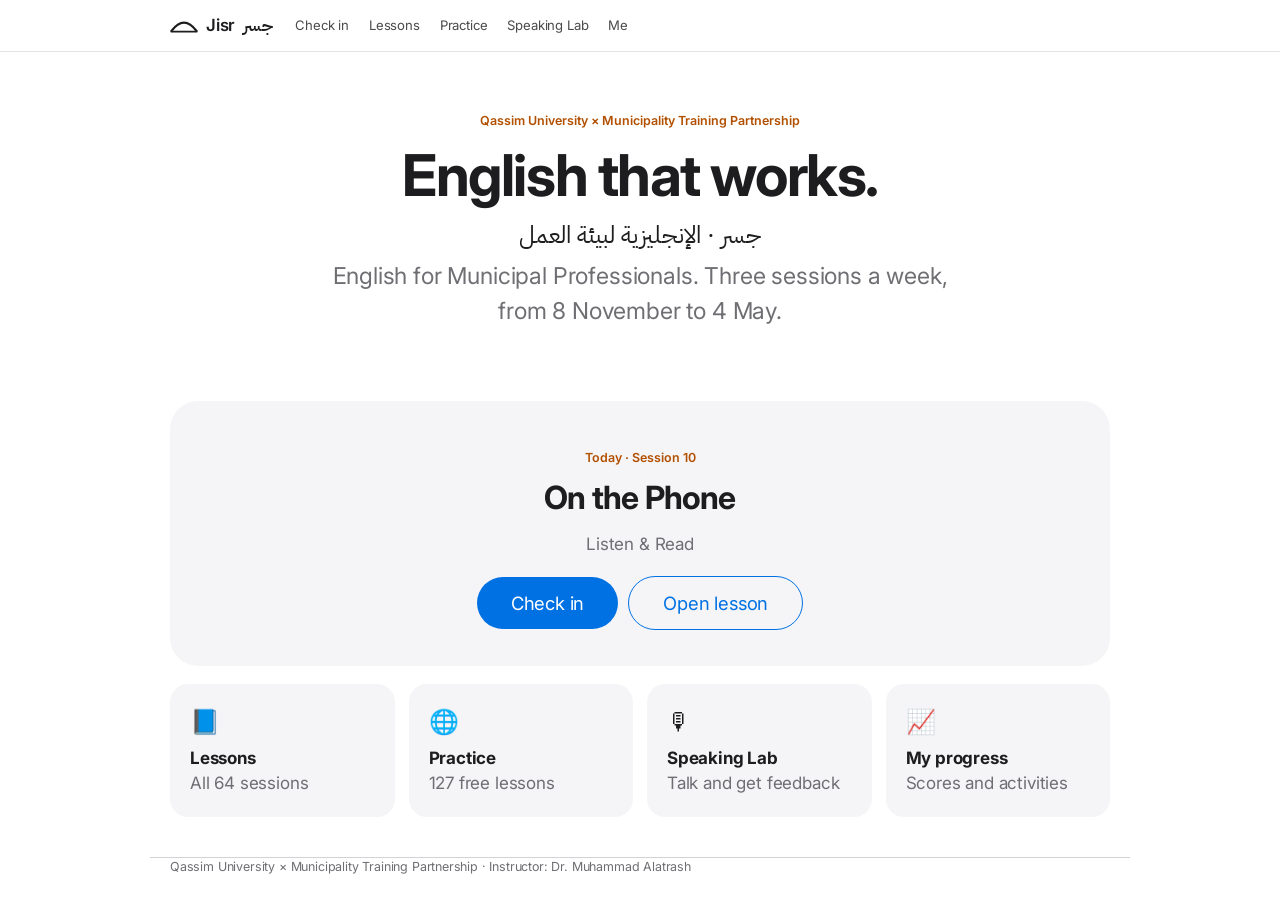
==== commit a84dc1ec: "Practice library: 127 verified free resources mapped to all 22 weeks; More practice tab; LanguageToo" ====
--- a/index.html
+++ b/index.html
@@ -12,8 +12,9 @@
 
   <section class="band center" id="today"></section>
 
-  <section class="grid g3" style="margin-top:18px">
+  <section class="grid g4" style="margin-top:18px">
     <a class="tile" href="schedule.html"><div class="ico">📘</div><b>Lessons</b><div class="muted">All 64 sessions</div></a>
+    <a class="tile" href="resources.html"><div class="ico">🌐</div><b>Practice</b><div class="muted">127 free lessons</div></a>
     <a class="tile" href="speak.html"><div class="ico">🎙</div><b>Speaking Lab</b><div class="muted">Talk and get feedback</div></a>
     <a class="tile" href="me.html"><div class="ico">📈</div><b>My progress</b><div class="muted">Scores and activities</div></a>
   </section>
--- a/assets/app.css
+++ b/assets/app.css
@@ -146,3 +146,4 @@
   .tscroll{max-height:none;overflow:visible}
   th{position:static}
 }
+.band .tile,.act .tile{background:var(--paper)}
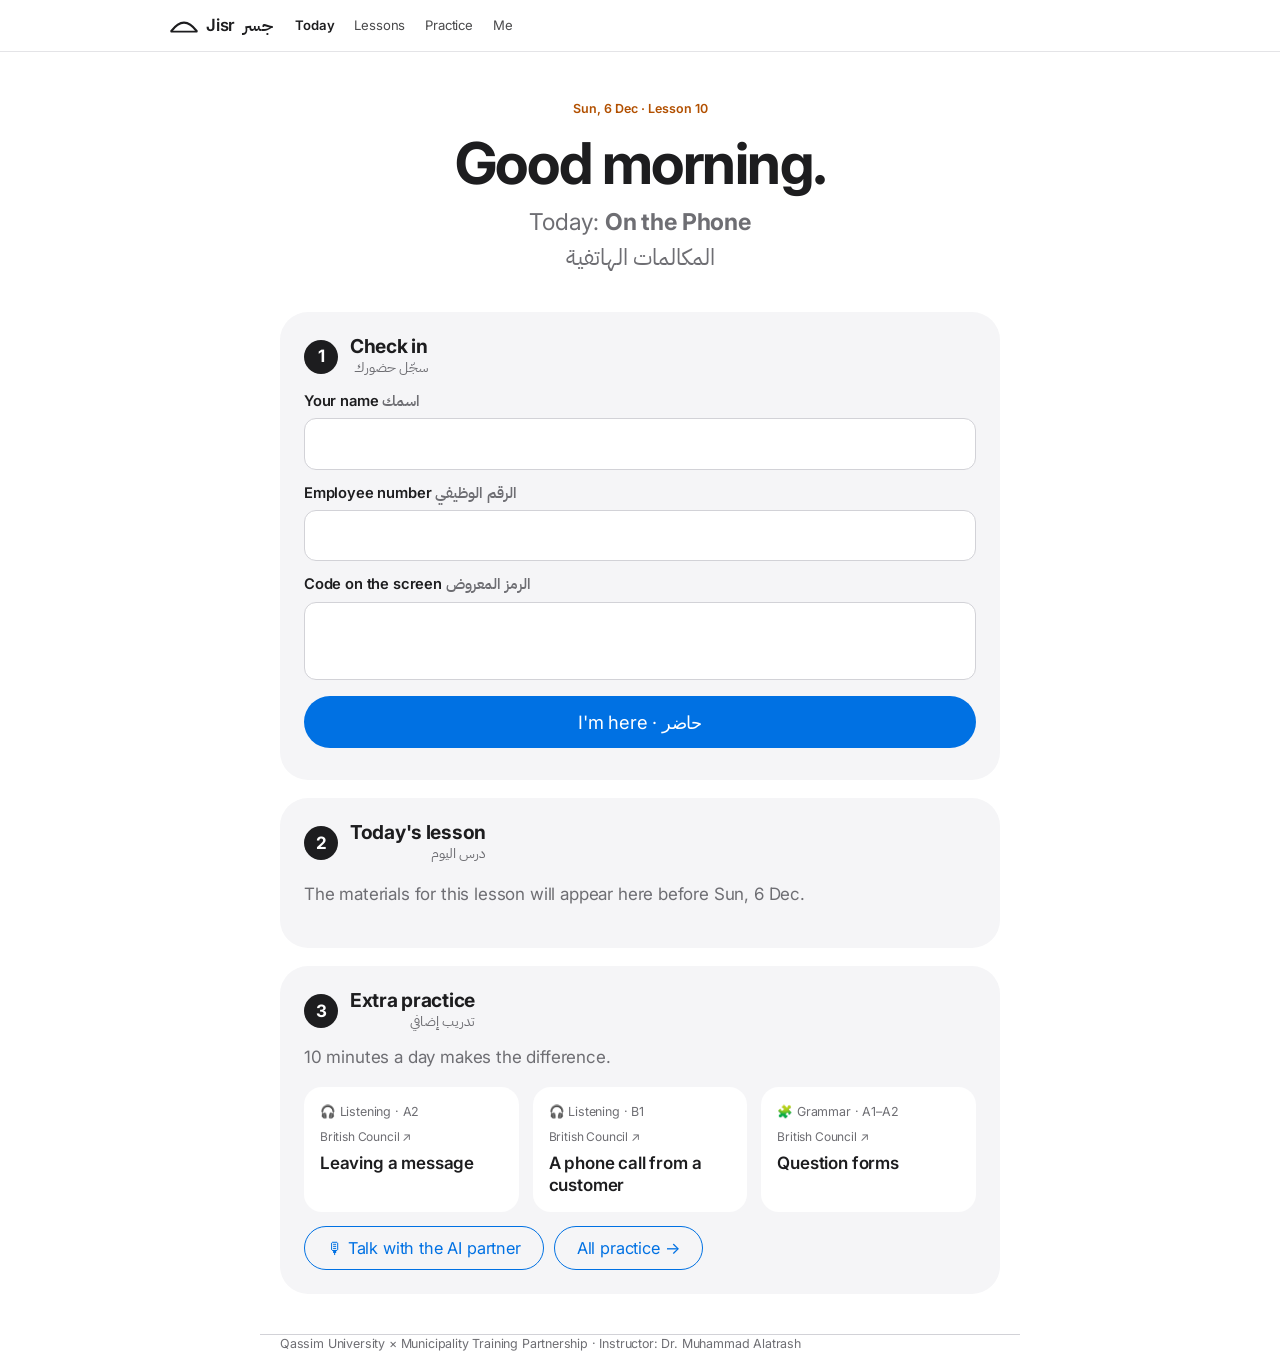
==== commit b6bd485d: "Reorganise for ease of use: Today hub (check in → lesson → extra), guided step-by-step lessons with " ====
--- a/index.html
+++ b/index.html
@@ -1,36 +1,42 @@
 <!doctype html><html lang="en"><head><meta charset="utf-8"><meta name="viewport" content="width=device-width,initial-scale=1">
-<title>Jisr · English for Municipal Professionals</title><link rel="icon" href="data:image/svg+xml,<svg xmlns='http://www.w3.org/2000/svg' viewBox='0 0 40 24'><path d='M2 20 Q20 -4 38 20' fill='none' stroke='%231d1d1f' stroke-width='4'/></svg>">
-<link rel="stylesheet" href="assets/app.css"><script src="config.js"></script><script src="data/calendar.js"></script><script src="data/ready.js"></script><script src="assets/core.js"></script></head>
+<title>Jisr · Today</title><link rel="icon" href="data:image/svg+xml,<svg xmlns='http://www.w3.org/2000/svg' viewBox='0 0 40 24'><path d='M2 20 Q20 -4 38 20' fill='none' stroke='%231d1d1f' stroke-width='4'/></svg>">
+<link rel="stylesheet" href="assets/app.css"><script src="config.js"></script><script src="data/calendar.js"></script><script src="data/ready.js"></script><script src="data/resources.js"></script><script src="assets/core.js"></script><script src="assets/checkin.js"></script><script src="assets/resources.js"></script></head>
 <body><header id="site-header"></header>
-<main class="wrap">
-  <section class="hero">
-    <p class="eyebrow" id="partners"></p>
-    <h1>English that works.</h1>
-    <p class="ar" style="font-size:1.5rem;margin:0 0 6px">جسر · الإنجليزية لبيئة العمل</p>
-    <p class="sub" id="tagline"></p>
+<main class="wrap" style="max-width:760px">
+  <section class="hero" style="padding:36px 0 18px">
+    <p class="eyebrow" id="date"></p>
+    <h1 id="hello">Welcome.</h1>
+    <p class="sub" id="sub" style="margin-bottom:0"></p>
   </section>
-
-  <section class="band center" id="today"></section>
-
-  <section class="grid g4" style="margin-top:18px">
-    <a class="tile" href="schedule.html"><div class="ico">📘</div><b>Lessons</b><div class="muted">All 64 sessions</div></a>
-    <a class="tile" href="resources.html"><div class="ico">🌐</div><b>Practice</b><div class="muted">127 free lessons</div></a>
-    <a class="tile" href="speak.html"><div class="ico">🎙</div><b>Speaking Lab</b><div class="muted">Talk and get feedback</div></a>
-    <a class="tile" href="me.html"><div class="ico">📈</div><b>My progress</b><div class="muted">Scores and activities</div></a>
-  </section>
+  <div id="steps"></div>
 </main>
-<footer class="wrap" id="foot" style="margin-top:40px"></footer>
+<footer class="wrap" id="foot" style="margin-top:40px;max-width:760px"></footer>
 <script>
 (function(){
-  const J=JISR,t=J.todayISO(),s=J.sessionByDate(t),nx=J.nextSession(t);
-  document.getElementById("partners").textContent=J.C.partnersEn;
-  document.getElementById("tagline").textContent=J.C.taglineEn+". Three sessions a week, from 8 November to 4 May.";
-  const T=document.getElementById("today");
-  if(s) T.innerHTML=`<p class="eyebrow">Today · Session ${s.n}</p><h2>${J.esc(s.themeEn)}</h2><p class="muted">${s.typeEn}</p>
-    <div class="row" style="justify-content:center;margin-top:18px"><a class="btn big" href="checkin.html">Check in</a><a class="btn alt big" href="session.html?n=${s.n}">Open lesson</a></div>`;
-  else if(nx) T.innerHTML=`<p class="eyebrow">Next session · ${J.fmtDate(nx.date)}</p><h2>${J.esc(nx.themeEn)}</h2><p class="muted">Session ${nx.n} · ${nx.typeEn}</p>
-    <div class="row" style="justify-content:center;margin-top:18px"><a class="btn big" href="session.html?n=${nx.n}">Preview the lesson</a></div>`;
-  else T.innerHTML=`<h2>The programme is complete. Congratulations! 🎓</h2>`;
+  const J=JISR,t=J.todayISO(),s=J.sessionByDate(t),nx=J.nextSession(t),u=J.me(),R=window.JISR_READY||[];
+  const h=new Date().getHours();
+  document.getElementById("date").textContent=J.fmtDate(t)+(s?` · Lesson ${s.n}`:"");
+  document.getElementById("hello").textContent=(h<12?"Good morning":h<18?"Good afternoon":"Good evening")+(u?", "+u.name.split(" ")[0]:"")+".";
+  document.getElementById("sub").innerHTML=s?`Today: <b>${J.esc(s.themeEn)}</b><br><span class="ar">${J.esc(s.themeAr)}</span>`:(nx?`No class today. Next class: <b>${J.fmtDate(nx.date)}</b>.<br><span class="ar">لا توجد جلسة اليوم</span>`:"The programme is complete. 🎓");
+  const S=document.getElementById("steps"); let k=0;
+  const step=(title,ar,html)=>{k++;const e=J.el(`<section class="band" style="padding:24px"><div class="row" style="gap:12px;margin-bottom:12px"><span class="num">${k}</span><div><h3 style="margin:0">${title}</h3><div class="ar muted" style="font-size:.9rem">${ar}</div></div></div><div data-b>${html||""}</div></section>`);S.appendChild(e);return e.querySelector("[data-b]");};
+  const lessonCard=x=>{const d=J.stepsDone(x.n).size,tot=J.LS.get("stepsTotal."+x.n,9),ready=R.includes(x.n),pct=Math.min(100,Math.round(100*d/tot));
+    if(!ready) return `<p class="muted">The materials for this lesson will appear here before ${J.fmtDate(x.date)}.</p>`;
+    return `<p style="margin:0 0 4px"><b>Lesson ${x.n}: ${J.esc(x.themeEn)}</b> <span class="muted">· ${x.typeEn}</span></p><div class="meter" style="background:var(--paper);margin:8px 0 6px"><i style="width:${pct}%"></i></div><p class="muted" style="font-size:.88rem;margin:0 0 14px">${d} of ${tot} steps done</p>
+      <a class="btn big" href="session.html?n=${x.n}">${d===0?"Start the lesson":d>=tot?"Review the lesson":"Continue the lesson"} →</a>`;};
+  if(s){
+    const c=step("Check in","سجّل حضورك"); JISR_CHECKIN.mount(c,{});
+    step("Today's lesson","درس اليوم",lessonCard(s));
+  } else {
+    // continue the most recent unfinished lesson (or preview the next one)
+    const held=J.S.filter(x=>x.date<=t&&R.includes(x.n)).reverse(), open=held.find(x=>J.stepsDone(x.n).size<J.LS.get("stepsTotal."+x.n,9));
+    if(open) step("Finish your last lesson","أكمل درسك السابق",lessonCard(open));
+    if(nx) step("Prepare for the next lesson","استعد للدرس القادم",lessonCard(nx));
+  }
+  const cur=s||nx||J.S.at(-1),ids=JISR_RESOURCES.week(cur.week).slice(0,3);
+  const ex=step("Extra practice","تدريب إضافي",`<p class="muted" style="margin-top:0">10 minutes a day makes the difference.</p><div class="grid g3">${ids.map(id=>JISR_RESOURCES.card(id,JISR_RESOURCES.R.items[id],cur.n)).join("")}</div>
+    <div class="row" style="margin-top:14px"><a class="btn alt" href="speak.html">🎙 Talk with the AI partner</a><a class="btn ghost" href="resources.html">All practice →</a></div>`);
+  JISR_RESOURCES.bindClicks(ex);
   document.getElementById("foot").textContent=`${J.C.partnersEn} · Instructor: ${J.C.instructor}`;
 })();
 </script></body></html>
--- a/assets/app.css
+++ b/assets/app.css
@@ -147,3 +147,9 @@
   th{position:static}
 }
 .band .tile,.act .tile{background:var(--paper)}
+
+.tabs button .tick{display:inline-flex;align-items:center;justify-content:center;width:20px;height:20px;border-radius:50%;background:var(--paper);font-size:.72rem;font-weight:600;margin-right:2px}
+.tabs button.done .tick{background:var(--ok);color:#fff}
+.tabs button.on .tick{background:var(--blue);color:#fff}
+.stepnav{justify-content:space-between;margin:22px 0 8px;padding-top:18px;border-top:1px solid var(--line)}
+.num{flex:0 0 auto;width:34px;height:34px;border-radius:50%;background:var(--ink);color:var(--bg);display:inline-flex;align-items:center;justify-content:center;font-weight:700}
